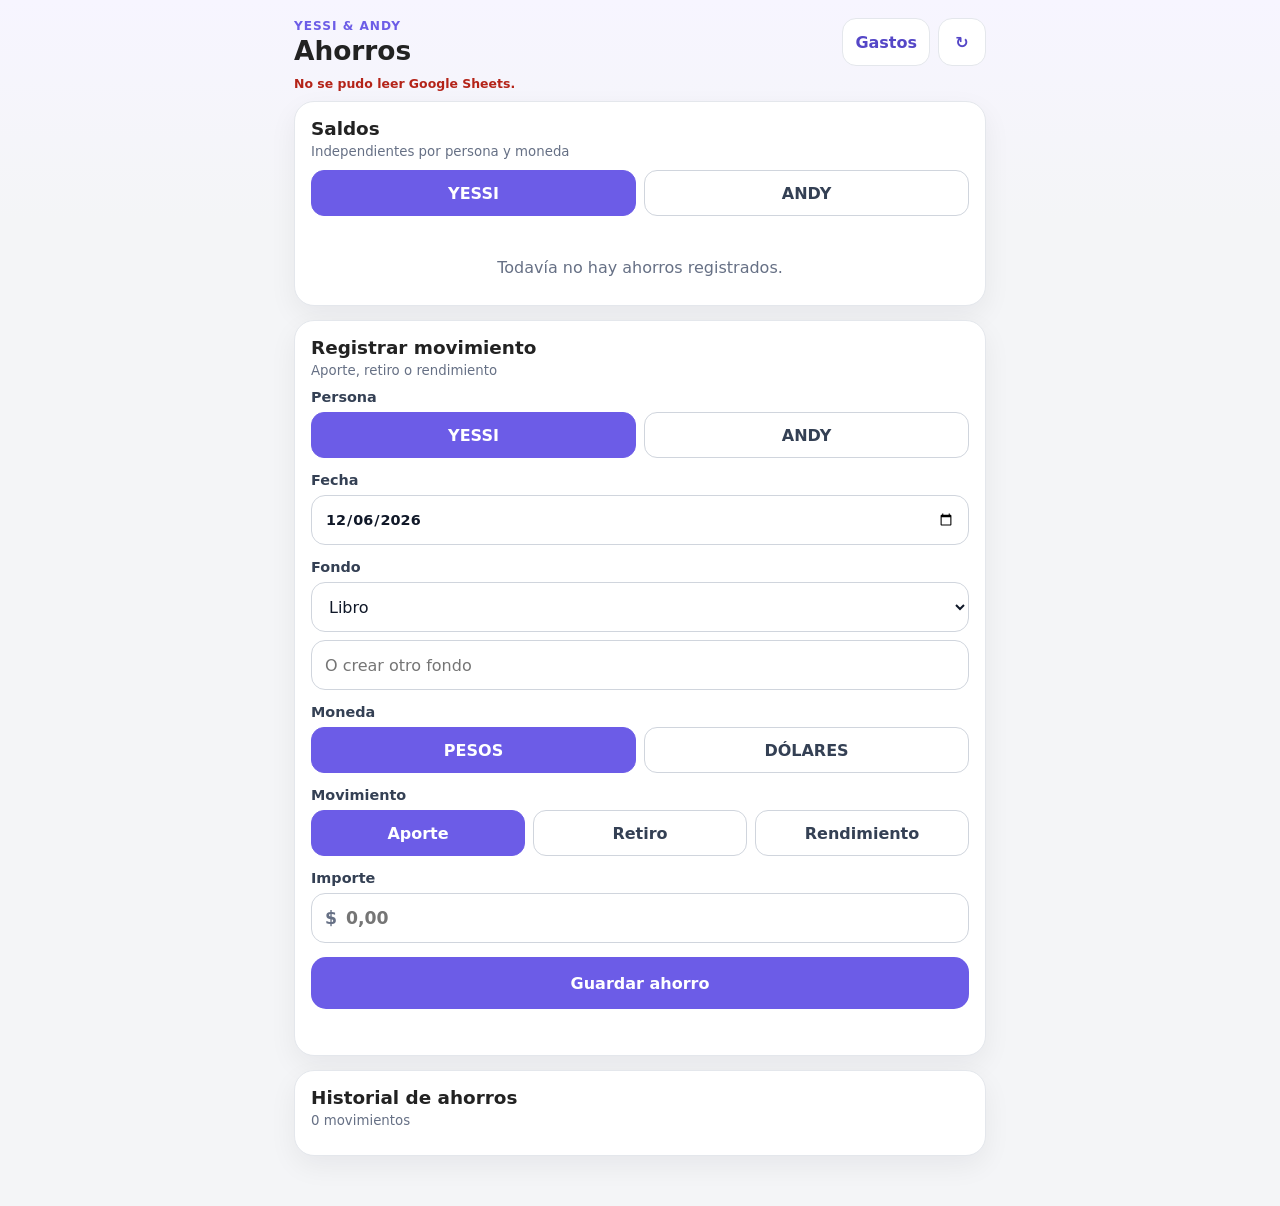
==== ahorros.html @ 66ce9357 "Add files via upload" ====
<!DOCTYPE html>
<html lang="es">
<head>
  <meta charset="UTF-8" />
  <meta name="viewport" content="width=device-width, initial-scale=1.0, viewport-fit=cover" />
  <meta name="theme-color" content="#6c5ce7" />
  <title>Ahorros Yessi & Andy</title>
  <link rel="stylesheet" href="styles.css" />
</head>
<body>
  <main class="app-shell">
    <header class="topbar">
      <div>
        <p class="eyebrow">Yessi & Andy</p>
        <h1>Ahorros</h1>
      </div>
      <div class="header-actions">
        <a class="icon-btn nav-link" href="index.html">Gastos</a>
        <button id="sincronizarBtn" class="icon-btn" type="button">↻</button>
      </div>
    </header>

    <p id="estadoSync" class="sync-status">Conectando con Google Sheets…</p>

    <section class="panel">
      <div class="section-head">
        <div>
          <h2>Saldos</h2>
          <small>Independientes por persona y moneda</small>
        </div>
      </div>

      <div class="segmented" id="personaResumenSelector">
        <button type="button" data-value="Yessi" class="active">YESSI</button>
        <button type="button" data-value="Andy">ANDY</button>
      </div>

      <div id="resumenAhorros" class="savings-summary savings-page-summary"></div>
      <div id="ahorrosVacio" class="empty">Todavía no hay ahorros registrados.</div>
    </section>

    <section class="panel">
      <div class="section-head">
        <div>
          <h2>Registrar movimiento</h2>
          <small>Aporte, retiro o rendimiento</small>
        </div>
      </div>

      <form id="ahorroForm" autocomplete="off">
        <div>
          <span class="field-title">Persona</span>
          <div class="segmented" id="personaAhorroSelector">
            <button type="button" data-value="Yessi" class="active">YESSI</button>
            <button type="button" data-value="Andy">ANDY</button>
          </div>
        </div>

        <label>
          <span>Fecha</span>
          <input id="fechaAhorro" type="date" required />
        </label>

        <div>
          <span class="field-title">Fondo</span>
          <div class="savings-fund-row">
            <select id="fondoAhorro">
              <option value="Libro">Libro</option>
              <option value="Salud">Salud</option>
              <option value="Casa">Casa</option>
              <option value="Libre">Libre</option>
              <option value="Dólares">Dólares</option>
            </select>
            <input id="fondoNuevo" type="text" placeholder="O crear otro fondo" />
          </div>
        </div>

        <div>
          <span class="field-title">Moneda</span>
          <div class="segmented" id="monedaAhorroSelector">
            <button type="button" data-value="ARS" class="active">PESOS</button>
            <button type="button" data-value="USD">DÓLARES</button>
          </div>
        </div>

        <div>
          <span class="field-title">Movimiento</span>
          <div class="segmented three" id="movimientoAhorroSelector">
            <button type="button" data-value="Aporte" class="active">Aporte</button>
            <button type="button" data-value="Retiro">Retiro</button>
            <button type="button" data-value="Rendimiento">Rendimiento</button>
          </div>
        </div>

        <label>
          <span>Importe</span>
          <div class="money-field">
            <span id="simboloMonedaAhorro">$</span>
            <input id="importeAhorro" type="number" min="0" step="0.01" inputmode="decimal" placeholder="0,00" required />
          </div>
        </label>

        <button id="guardarAhorroBtn" class="btn primary" type="submit">Guardar ahorro</button>
        <p id="mensajeAhorro" class="message" aria-live="polite"></p>
      </form>
    </section>

    <section class="panel">
      <div class="section-head">
        <div>
          <h2>Historial de ahorros</h2>
          <small id="cantidadAhorros">0 movimientos</small>
        </div>
      </div>
      <div id="listaAhorros" class="movement-list"></div>
    </section>
  </main>

  <script src="ahorros.js"></script>
</body>
</html>
---- styles.css ----
:root {
  font-family: Inter, system-ui, -apple-system, BlinkMacSystemFont, "Segoe UI", sans-serif;
  color: #222;
  background: #f4f5f7;
  --primary: #6c5ce7;
  --primary-dark: #5547c7;
  --border: #e4e7ec;
  --muted: #667085;
  --surface: #fff;
}
* { box-sizing: border-box; }
html { scroll-behavior: smooth; }
body {
  margin: 0;
  min-height: 100vh;
  background: linear-gradient(180deg, #f7f5ff 0, #f4f5f7 220px);
}
button, input, select { font: inherit; }
.app-shell {
  width: min(100%, 720px);
  margin: 0 auto;
  padding: max(18px, env(safe-area-inset-top)) 14px calc(36px + env(safe-area-inset-bottom));
}
.topbar, .section-head, .movement-main, .movement-footer {
  display: flex;
  align-items: center;
  justify-content: space-between;
  gap: 12px;
}
.topbar { margin-bottom: 14px; }
.eyebrow {
  margin: 0 0 2px;
  color: var(--primary);
  font-size: .76rem;
  font-weight: 850;
  text-transform: uppercase;
  letter-spacing: .08em;
}
h1, h2, p { margin-top: 0; }
h1 { margin-bottom: 0; font-size: 1.65rem; }
h2 { margin-bottom: 2px; font-size: 1.15rem; }
.icon-btn {
  min-width: 48px; min-height: 48px;
  border: 1px solid var(--border);
  border-radius: 14px;
  background: var(--surface);
  color: var(--primary-dark);
  font-weight: 850;
}
.summary-strip {
  display: grid;
  grid-template-columns: repeat(3,1fr);
  gap: 8px;
  margin-bottom: 14px;
}
.summary-strip article {
  min-width: 0;
  padding: 12px 10px;
  border: 1px solid rgba(108,92,231,.12);
  border-radius: 15px;
  background: rgba(255,255,255,.92);
}
.summary-strip span {
  display: block; margin-bottom: 4px;
  color: var(--muted); font-size: .73rem;
}
.summary-strip strong {
  display: block; overflow: hidden;
  font-size: clamp(.82rem,3.4vw,1.04rem);
  text-overflow: ellipsis; white-space: nowrap;
}
.panel {
  margin-bottom: 14px;
  padding: 16px;
  border: 1px solid var(--border);
  border-radius: 20px;
  background: var(--surface);
  box-shadow: 0 10px 28px rgba(15,23,42,.06);
}
form { display: flex; flex-direction: column; gap: 14px; }
label { display: flex; flex-direction: column; gap: 7px; color:#344054; font-size:.9rem; font-weight:750; }
.field-title { display:block; margin-bottom:7px; color:#344054; font-size:.9rem; font-weight:750; }
.segmented {
  display:grid;
  grid-template-columns:repeat(2,1fr);
  gap:8px;
}
.segmented.three { grid-template-columns:repeat(3,1fr); }
.segmented button {
  min-height:46px;
  border:1px solid #d0d5dd;
  border-radius:13px;
  background:#fff;
  color:#344054;
  font-weight:800;
}
.segmented button.active {
  background:var(--primary);
  color:#fff;
  border-color:var(--primary);
}
input, select {
  width:100%; min-height:50px;
  border:1px solid #d0d5dd;
  border-radius:14px;
  background:#fff;
  padding:12px 13px;
  color:#101828;
  outline:none;
}
input:focus, select:focus {
  border-color:var(--primary);
  box-shadow:0 0 0 4px rgba(108,92,231,.12);
}
.two-cols { display:grid; grid-template-columns:1.2fr .8fr; gap:10px; }
.money-field { position:relative; }
.money-field > span {
  position:absolute; left:14px; top:50%;
  transform:translateY(-50%);
  color:var(--muted); font-size:1.08rem;
}
.money-field input { padding-left:34px; font-size:1.08rem; font-weight:750; }
.btn {
  min-height:52px; border:0; border-radius:15px;
  padding:13px 18px; font-weight:850; cursor:pointer;
}
.primary { background:var(--primary); color:#fff; }
.ghost { background:#f2f4f7; color:#344054; }
.hidden { display:none; }
.message {
  min-height:20px; margin:-4px 0 0;
  color:#2563eb; font-size:.88rem; font-weight:700; text-align:center;
}
.section-head { margin-bottom:10px; }
.section-head small { color:var(--muted); }
.section-head input { width:auto; min-height:42px; padding:8px 10px; }
.search { min-height:46px; margin-bottom:12px; }
.movement-list { display:flex; flex-direction:column; gap:10px; }
.movement-card {
  padding:14px;
  border:1px solid var(--border);
  border-radius:16px;
  background:#fcfcfd;
}
.movement-main { align-items:flex-start; }
.place { margin-bottom:2px; font-weight:850; }
.concept { margin-bottom:7px; color:#475467; font-size:.92rem; }
.meta { display:flex; flex-wrap:wrap; gap:5px 10px; color:var(--muted); font-size:.76rem; }
.amount { color:#101828; font-size:1rem; white-space:nowrap; }
.movement-footer {
  margin-top:12px; padding-top:10px;
  border-top:1px solid #eaecf0;
}
.badge {
  display:inline-flex; max-width:55%; overflow:hidden;
  border-radius:999px; padding:5px 9px;
  background:#f1f0ff; color:var(--primary-dark);
  font-size:.72rem; font-weight:800;
  text-overflow:ellipsis; white-space:nowrap;
}
.card-actions { display:flex; gap:6px; }
.mini {
  min-height:36px; border:1px solid #d0d5dd;
  border-radius:10px; background:#fff;
  padding:7px 10px; color:#344054;
  font-size:.76rem; font-weight:750;
}
.danger { color:#b42318; }
.empty { padding:28px 8px 12px; color:var(--muted); text-align:center; }


.picker-field {
  display: flex;
  flex-direction: column;
  gap: 7px;
}

.picker-button {
  width: 100%;
  min-height: 50px;
  display: flex;
  align-items: center;
  justify-content: space-between;
  gap: 12px;
  border: 1px solid #d0d5dd;
  border-radius: 14px;
  background: #fff;
  padding: 12px 13px;
  color: #101828;
  text-align: left;
  font-weight: 700;
}

.picker-button:disabled {
  background: #f2f4f7;
  color: #98a2b3;
}

.modal {
  position: fixed;
  inset: 0;
  z-index: 100;
  display: flex;
  align-items: flex-end;
  justify-content: center;
}

.modal.hidden {
  display: none;
}

.modal-backdrop {
  position: absolute;
  inset: 0;
  background: rgba(16, 24, 40, 0.48);
}

.modal-sheet {
  position: relative;
  width: min(100%, 720px);
  max-height: 86vh;
  overflow-y: auto;
  border-radius: 24px 24px 0 0;
  background: #fff;
  padding: 18px 16px calc(18px + env(safe-area-inset-bottom));
  box-shadow: 0 -18px 50px rgba(15, 23, 42, 0.18);
}

.modal-header {
  display: flex;
  align-items: center;
  justify-content: space-between;
  gap: 12px;
  margin-bottom: 12px;
}

.modal-close {
  width: 44px;
  height: 44px;
  border: 0;
  border-radius: 12px;
  background: #f2f4f7;
  color: #344054;
  font-size: 1.8rem;
  line-height: 1;
}

.modal-search {
  margin-bottom: 14px;
}

.quick-grid {
  display: grid;
  grid-template-columns: repeat(2, minmax(0, 1fr));
  gap: 8px;
  margin-bottom: 14px;
}

.quick-option {
  min-height: 46px;
  border: 1px solid rgba(108, 92, 231, 0.2);
  border-radius: 13px;
  background: #f7f5ff;
  color: #3f34a5;
  padding: 10px 12px;
  text-align: left;
  font-weight: 800;
}

.option-list {
  display: flex;
  flex-direction: column;
  gap: 8px;
}

.option-item {
  min-height: 48px;
  display: flex;
  align-items: center;
  justify-content: space-between;
  gap: 12px;
  border: 1px solid #e4e7ec;
  border-radius: 13px;
  background: #fff;
  padding: 11px 12px;
  color: #344054;
  text-align: left;
  font-weight: 700;
}

.option-count {
  color: #98a2b3;
  font-size: 0.78rem;
  font-weight: 700;
}

.create-option {
  width: 100%;
  margin-top: 12px;
}


.header-actions {
  display: flex;
  gap: 8px;
}

.sync-status {
  margin: -4px 0 10px;
  color: var(--muted);
  font-size: 0.78rem;
  font-weight: 700;
}

.sync-status.ok {
  color: #067647;
}

.sync-status.error {
  color: #b42318;
}

.icon-btn:disabled,
.btn:disabled {
  opacity: 0.6;
  cursor: wait;
}


.date-range {
  display: grid;
  grid-template-columns: 1fr 1fr;
  gap: 10px;
  margin-bottom: 12px;
}

.date-range label {
  margin: 0;
}

@media (max-width: 420px) {
  .date-range {
    grid-template-columns: 1fr;
  }
}


.nav-link {
  display: inline-flex;
  align-items: center;
  justify-content: center;
  width: auto;
  padding: 0 12px;
  text-decoration: none;
}

.summary-four {
  grid-template-columns: repeat(2, minmax(0, 1fr));
}

@media (min-width: 650px) {
  .summary-four {
    grid-template-columns: repeat(4, minmax(0, 1fr));
  }
}


.savings-page-summary {
  margin-top: 14px;
}

.savings-card {
  padding: 14px;
  border: 1px solid #e4e7ec;
  border-radius: 16px;
  background: #fcfcfd;
}

.savings-card + .savings-card {
  margin-top: 10px;
}

.savings-card-head,
.savings-currency-line {
  display: flex;
  align-items: center;
  justify-content: space-between;
  gap: 12px;
}

.savings-card-head {
  margin-bottom: 10px;
}

.savings-card-title {
  font-weight: 850;
}

.savings-currency-line {
  padding: 8px 0;
  border-top: 1px solid #eaecf0;
}

.currency-label {
  color: #667085;
  font-size: 0.8rem;
  font-weight: 800;
}

.savings-fund-row {
  display: grid;
  gap: 8px;
}
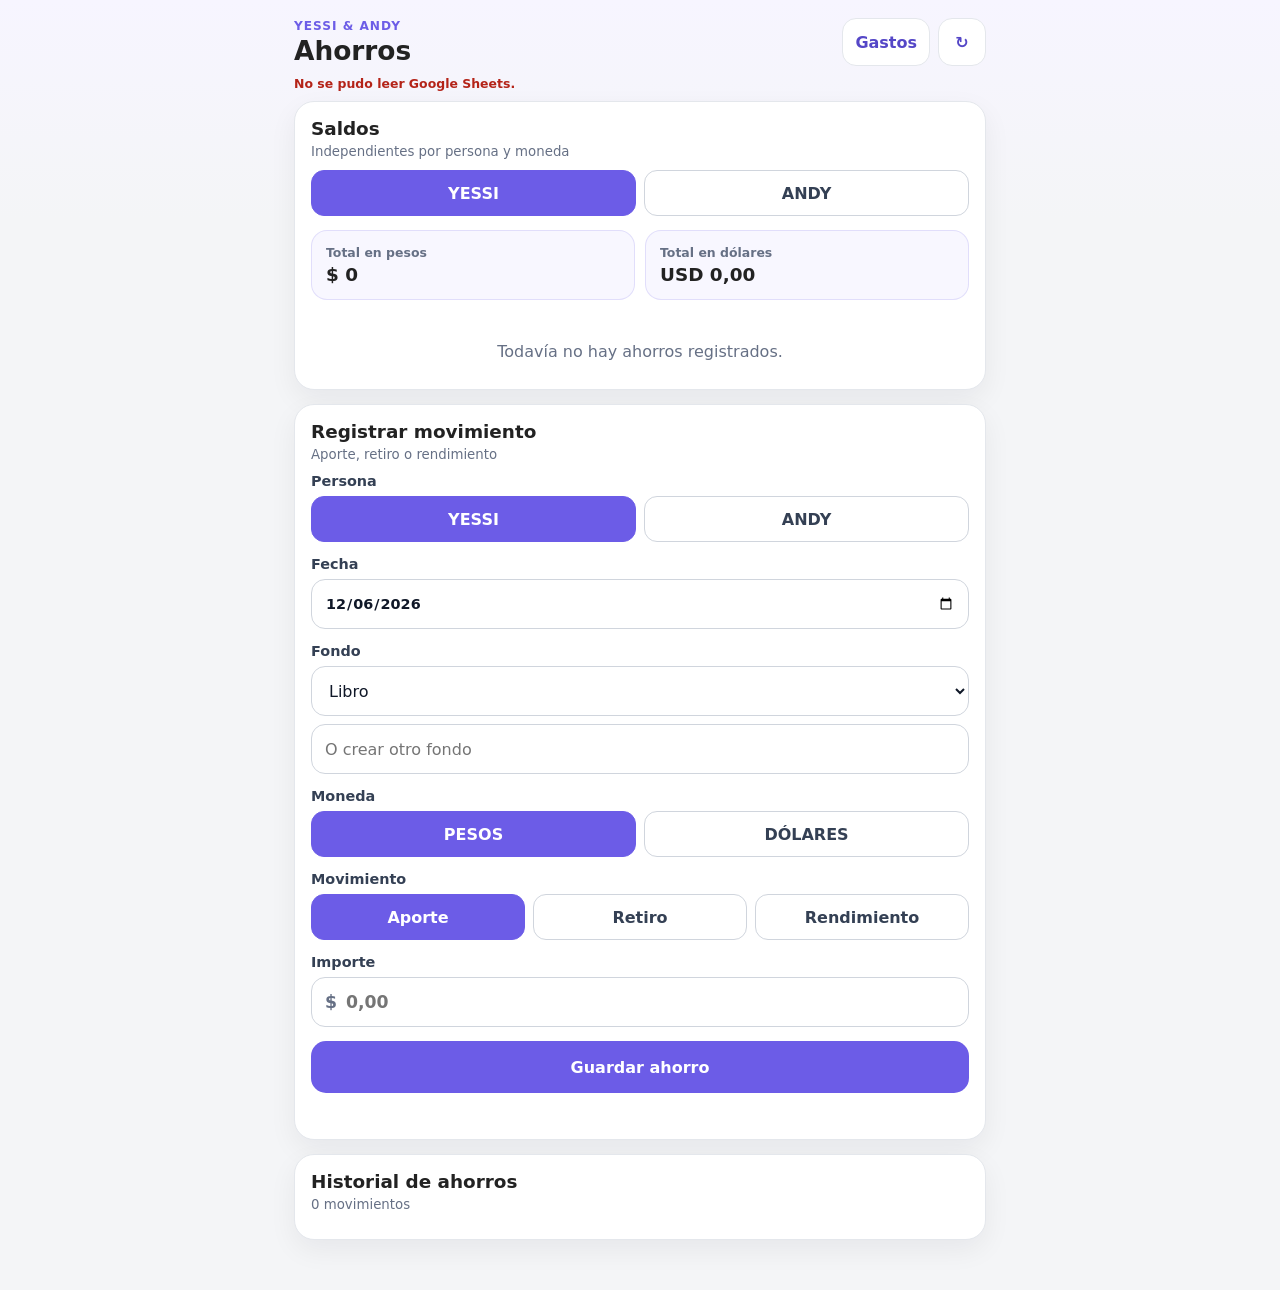
==== commit fe05b8fa: "Add files via upload" ====
--- a/ahorros.html
+++ b/ahorros.html
@@ -34,6 +34,17 @@
         <button type="button" data-value="Yessi" class="active">YESSI</button>
         <button type="button" data-value="Andy">ANDY</button>
       </div>
+
+      <section class="savings-total-grid" aria-label="Totales de ahorro">
+        <article class="savings-total-card">
+          <span>Total en pesos</span>
+          <strong id="totalAhorroARS">$ 0</strong>
+        </article>
+        <article class="savings-total-card">
+          <span>Total en dólares</span>
+          <strong id="totalAhorroUSD">USD 0,00</strong>
+        </article>
+      </section>
 
       <div id="resumenAhorros" class="savings-summary savings-page-summary"></div>
       <div id="ahorrosVacio" class="empty">Todavía no hay ahorros registrados.</div>
--- a/styles.css
+++ b/styles.css
@@ -411,3 +411,38 @@
   display: grid;
   gap: 8px;
 }
+
+
+.savings-total-grid {
+  display: grid;
+  grid-template-columns: 1fr 1fr;
+  gap: 10px;
+  margin-top: 14px;
+  margin-bottom: 14px;
+}
+
+.savings-total-card {
+  padding: 14px;
+  border: 1px solid rgba(108, 92, 231, 0.16);
+  border-radius: 16px;
+  background: #f8f7ff;
+}
+
+.savings-total-card span {
+  display: block;
+  margin-bottom: 4px;
+  color: #667085;
+  font-size: 0.78rem;
+  font-weight: 700;
+}
+
+.savings-total-card strong {
+  display: block;
+  font-size: 1.15rem;
+}
+
+@media (max-width: 420px) {
+  .savings-total-grid {
+    grid-template-columns: 1fr;
+  }
+}
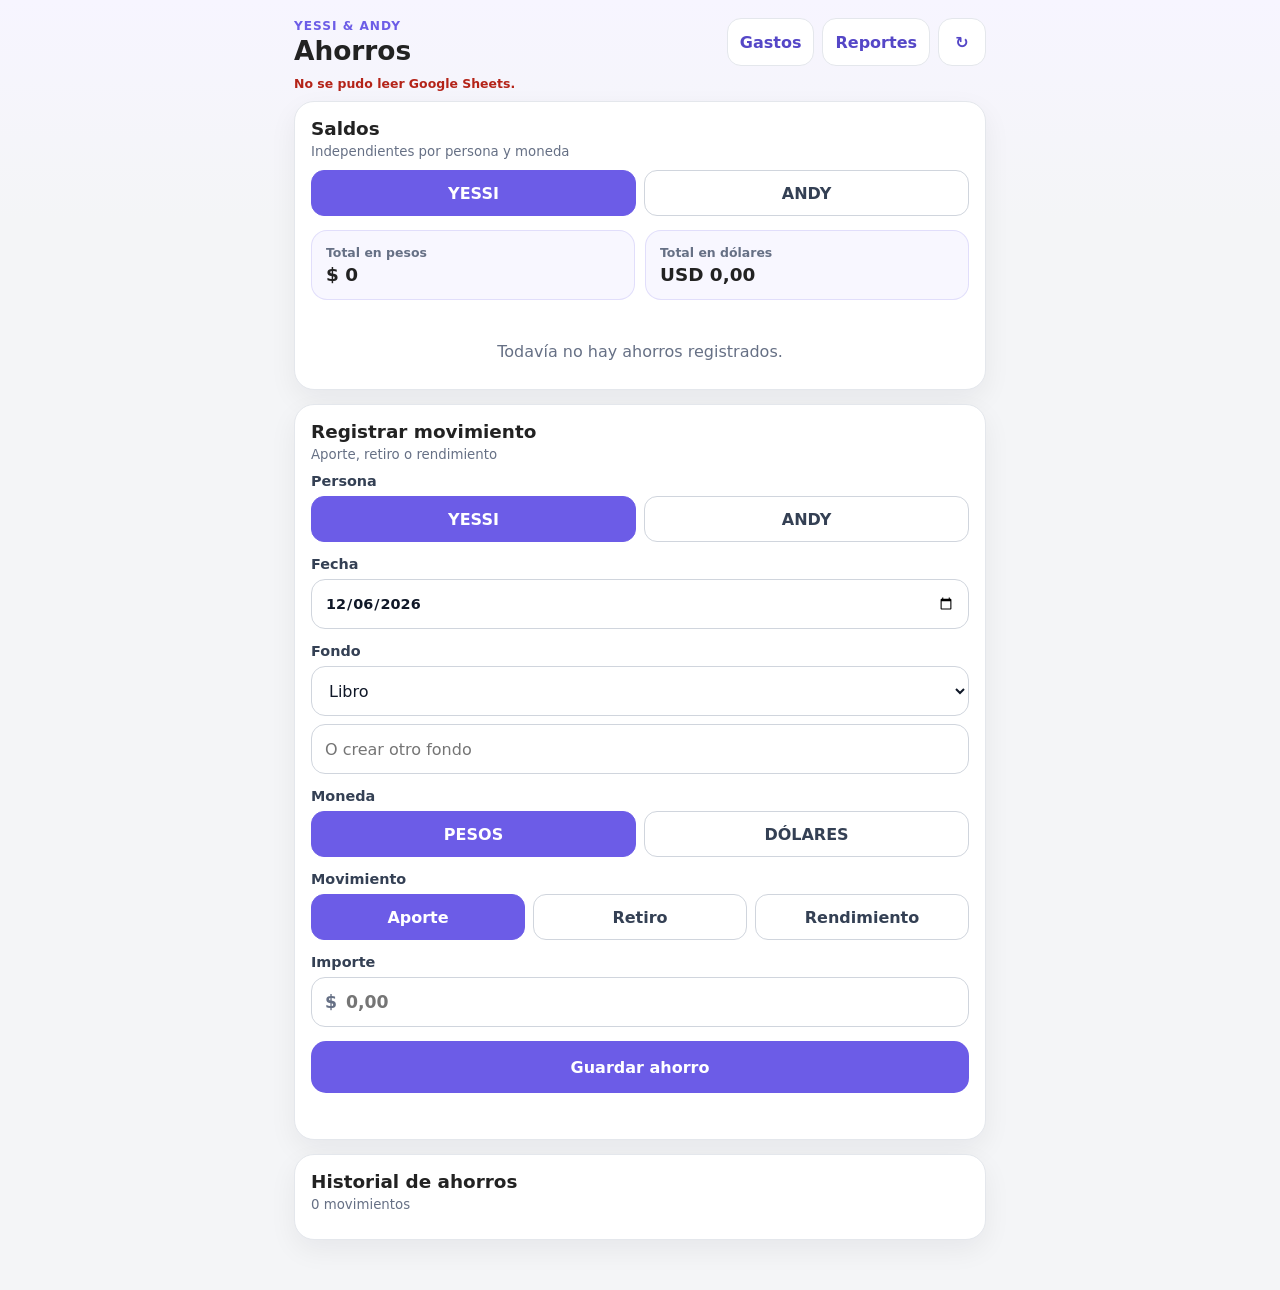
==== commit a0bfc5f1: "Add files via upload" ====
--- a/ahorros.html
+++ b/ahorros.html
@@ -16,6 +16,7 @@
       </div>
       <div class="header-actions">
         <a class="icon-btn nav-link" href="index.html">Gastos</a>
+        <a class="icon-btn nav-link" href="reportes.html">Reportes</a>
         <button id="sincronizarBtn" class="icon-btn" type="button">↻</button>
       </div>
     </header>
--- a/styles.css
+++ b/styles.css
@@ -446,3 +446,137 @@
     grid-template-columns: 1fr;
   }
 }
+
+
+.report-grid {
+  display: grid;
+  grid-template-columns: repeat(2, minmax(0, 1fr));
+  gap: 10px;
+  margin-bottom: 14px;
+}
+
+.report-card {
+  padding: 14px;
+  border: 1px solid #e4e7ec;
+  border-radius: 16px;
+  background: #fff;
+}
+
+.report-card span {
+  display: block;
+  margin-bottom: 4px;
+  color: #667085;
+  font-size: 0.78rem;
+  font-weight: 700;
+}
+
+.report-card strong {
+  display: block;
+  font-size: 1.1rem;
+}
+
+.bar-list,
+.rank-list {
+  display: flex;
+  flex-direction: column;
+  gap: 12px;
+}
+
+.bar-item-head,
+.rank-item,
+.comparison-card-head {
+  display: flex;
+  align-items: center;
+  justify-content: space-between;
+  gap: 12px;
+}
+
+.bar-track {
+  height: 10px;
+  margin-top: 7px;
+  overflow: hidden;
+  border-radius: 999px;
+  background: #eaecf0;
+}
+
+.bar-fill {
+  height: 100%;
+  border-radius: inherit;
+  background: var(--primary);
+}
+
+.bar-label,
+.rank-label {
+  font-weight: 800;
+}
+
+.bar-value,
+.rank-value {
+  color: #475467;
+  font-size: 0.88rem;
+  font-weight: 750;
+}
+
+.comparison-grid {
+  display: grid;
+  gap: 10px;
+}
+
+.comparison-card {
+  padding: 13px;
+  border: 1px solid #e4e7ec;
+  border-radius: 15px;
+  background: #fcfcfd;
+}
+
+.comparison-change {
+  margin-top: 5px;
+  font-size: 0.8rem;
+  font-weight: 800;
+}
+
+.comparison-up {
+  color: #b42318;
+}
+
+.comparison-down {
+  color: #067647;
+}
+
+.comparison-neutral {
+  color: #667085;
+}
+
+.rank-item {
+  padding: 11px 0;
+  border-bottom: 1px solid #eaecf0;
+}
+
+.rank-item:last-child {
+  border-bottom: 0;
+}
+
+@media (min-width: 700px) {
+  .report-grid {
+    grid-template-columns: repeat(3, minmax(0, 1fr));
+  }
+}
+
+
+.summary-five {
+  grid-template-columns: repeat(2, minmax(0, 1fr));
+}
+
+.summary-five article:last-child {
+  grid-column: 1 / -1;
+}
+
+@media (min-width: 760px) {
+  .summary-five {
+    grid-template-columns: repeat(5, minmax(0, 1fr));
+  }
+
+  .summary-five article:last-child {
+    grid-column: auto;
+  }
+}
